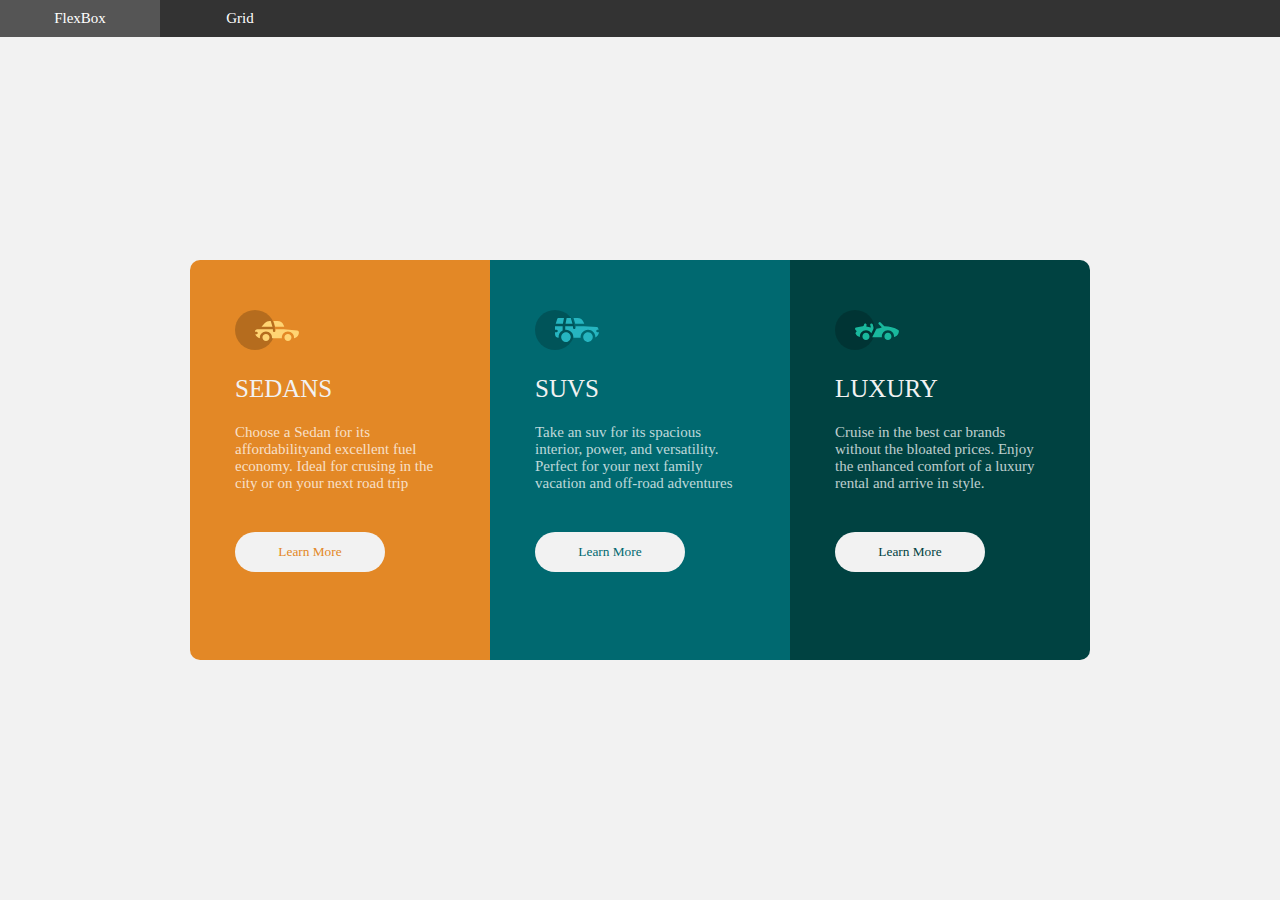
==== index.html @ b71d4fdc "Done" ====
<!DOCTYPE html>
<html lang="en">
  <head>
    <meta charset="UTF-8" />
    <meta http-equiv="X-UA-Compatible" content="IE=edge" />
    <meta name="viewport" content="width=device-width, initial-scale=1.0" />
    <link rel="stylesheet" href="./style.css" />
    <link rel="preconnect" href="https://fonts.googleapis.com" />
    <link rel="preconnect" href="https://fonts.gstatic.com" crossorigin />
    <link
      href="https://fonts.googleapis.com/css2?family=Big+Shoulders+Display:wght@700&family=Lexend+Deca&display=swap"
      rel="stylesheet"
    />
    <title>FlexBox</title>
  </head>
  <body>
    <div class="wrapper">
      <nav>
        <ul>
          <li><a href="#">FlexBox</a></li>
          <li><a href="./grid.html">Grid</a></li>
        </ul>
      </nav>
      <main id="blocks">
        <article class="box one">
          <section>
            <div class="image">
              <img src="./images/icon-sedans.svg" alt="" />
            </div>
            <div class="head">SEDANS</div>
            <div class="write">
              Choose a Sedan for its affordabilityand excellent fuel economy.
              Ideal for crusing in the city or on your next road trip
            </div>
            <div class="btn">
              <button>Learn More</button>
            </div>
          </section>
        </article>
        <article class="box two">
          <section>
            <div class="image">
              <img src="./images/icon-suvs.svg" alt="" />
            </div>
            <div class="head">SUVS</div>
            <div class="write">
              Take an suv for its spacious interior, power, and versatility.
              Perfect for your next family vacation and off-road adventures
            </div>
            <div class="btnTwo">
              <button>Learn More</button>
            </div>
          </section>
        </article>
        <article class="box three">
          <section>
            <div class="image">
              <img src="./images/icon-luxury.svg" alt="" />
            </div>
            <div class="head">LUXURY</div>
            <div class="write">
              Cruise in the best car brands without the bloated prices. Enjoy
              the enhanced comfort of a luxury rental and arrive in style.
            </div>
            <div class="btnThree">
              <button>Learn More</button>
            </div>
          </section>
        </article>
      </main>
    </div>
  </body>
</html>
---- style.css ----
*{
    font-family: verdana;
    margin: 0;
}
body{
    background: hsl(0, 0%, 95%);
    font-size: 15px;
    font-family: 'Big Shoulders Display', cursive;
    font-family: 'Lexend Deca', sans-serif;
}
.wrapper{
    width: 100%;
    max-width: 1440px;
    margin: 0 auto;
}
nav{
    background: #333;
}
nav ul{
    list-style-type: none;
    padding: 0
}
nav ul li a{
    text-decoration: none;
    text-align: center;
    color: #fff;
    display: block;
    padding:10px;
}
nav ul li a:hover{
    background-color: #555
}
#blocks{
    width: 100%;
    max-width: 1440px;
    background: hsl(0, 0%, 95%);
    height:94vh;
    display:flex;
    flex-flow: row;
    flex-wrap: wrap;
    justify-content: center;
    align-items: center;
}
#blocks .box{
    height: 400px;
    flex: 0 0 300px;
    display: flex;
}
#blocks .box section{
    width: 70%;
    height: 80%;
    margin: 50px auto;
    flex-flow: column;
    flex-wrap: wrap;
}
#blocks .box section div{
    flex:0 0 300px;
    margin-bottom: 10px;
    color: white;
}
#blocks .box section div.head{
    font-weight: 500;
    font-size: 25px;
    line-height: 2;
    color:hsl(0, 0%, 95%)
}
#blocks .box section div.write{
    font-size: 15px;
    font-family: verdana;
    letter-spacing:1;
    color:hsla(0, 0%, 100%, 0.75)
}
#blocks .box section div.btn button{
    border: none;
    outline: none;
    padding:12px;
    width:150px;
    margin-top: 30px;
    border-radius: 50px;
    color:hsl(31, 77%, 52%);
    background-color:hsl(0, 0%, 95%)
}
#blocks .box section div.btnTwo button{
    border: none;
    outline: none;
    padding:12px;
    width:150px;
    margin-top: 30px;
    border-radius: 50px;
    color:hsl(184, 100%, 22%);
    background-color:hsl(0, 0%, 95%)
}
#blocks .box section div.btnThree button{
    border: none;
    outline: none;
    padding:12px;
    width:150px;
    margin-top: 30px;
    border-radius: 50px;
    color:hsl(179, 100%, 13%);
    background-color:hsl(0, 0%, 95%)
}
#blocks .box.one{
    border-top-left-radius: 10px;
    border-bottom-left-radius: 10px;
    background: hsl(31, 77%, 52%);
}
#blocks .box.two{
    background: hsl(184, 100%, 22%);
}
#blocks .box.three{
    border-top-right-radius: 10px;
    border-bottom-right-radius: 10px;
    background: hsl(179, 100%, 13%);
}
@media screen and (min-width: 375px){
    nav ul{
        display: flex;
        justify-content: flex-start;
    }
    nav ul li{
        width:160px;
    }
}
@media screen and (min-width: 375px) and (max-width: 750px){
    #blocks .box section div.btnThree button{
        margin-top: 10px;
    }
}

@media screen and (max-width: 375px){
    #blocks .box{
        height: 400px;
        flex: 0 0 90%; 
    }
    #blocks .box.one{
        border-top-left-radius: none !important;
        border-bottom-left-radius:none !important;
        border-radius: 10px;
    }
    #blocks .box.two{
        border-radius: 10px;
    }
    #blocks .box.three{
        border-top-left-radius: none !important;
        border-bottom-left-radius:none !important;
        border-radius: 10px;
    }
    
}
@media screen and (max-width: 599px){
    #blocks .box{
        height: 400px;
        flex: 0 0 80%;
    }
    #blocks .box.one{
        border-top-left-radius: none !important;
        border-bottom-left-radius:none !important;
        border-radius: 10px;
    }
    #blocks .box.two{
        border-radius: 10px;
    }
    #blocks .box.three{
        border-top-left-radius: none !important;
        border-bottom-left-radius:none !important;
        border-radius: 10px;
    }
    
}
@media screen and (min-width: 600px){
    #blocks .box{
        height: 400px;
        flex: 0 0 200px;
    }
}
@media screen and (min-width: 751px){
    #blocks .box{
        height: 400px;
        flex: 0 0 250px;
    }
}
@media screen and (min-width: 900px){
    #blocks .box{
        height: 400px;
        flex: 0 0 300px;
    }
}

/* Grid Styles start Here  */

.grid-container{
    max-width: 960px;
    margin: 0 auto;
}
.grid-container .container-bag{
    width: 95%;
    height: 95%;
    margin: 50px auto;
    background: hsl(0, 0%, 0%);
    border-radius: 10px;
    display: grid;
    grid-template-columns: repeat(6, 1fr);
    grid-template-rows: repeat(3, minmax(150px, auto));
    grid-gap:10px;
}
.grid-container div{
    margin-top: 10px;
    background: #3bbced;
    padding: 30px;
}
.grid-container div:nth-child(even){
    background: #777;
}
.grid-container .one{
    grid-column: 1 / 4;
}
.grid-container .two{
    grid-column: 4 / 6;
}
.grid-container .three{
    grid-column: 1 / 3;
    grid-row: 2 / 4;
}
.grid-container .four{
    grid-column: 3 / 6;
    grid-row: 2 / 3;
}
.grid-container .five{
    grid-column: 3 / 6;
    grid-row: 3 / 4;
}
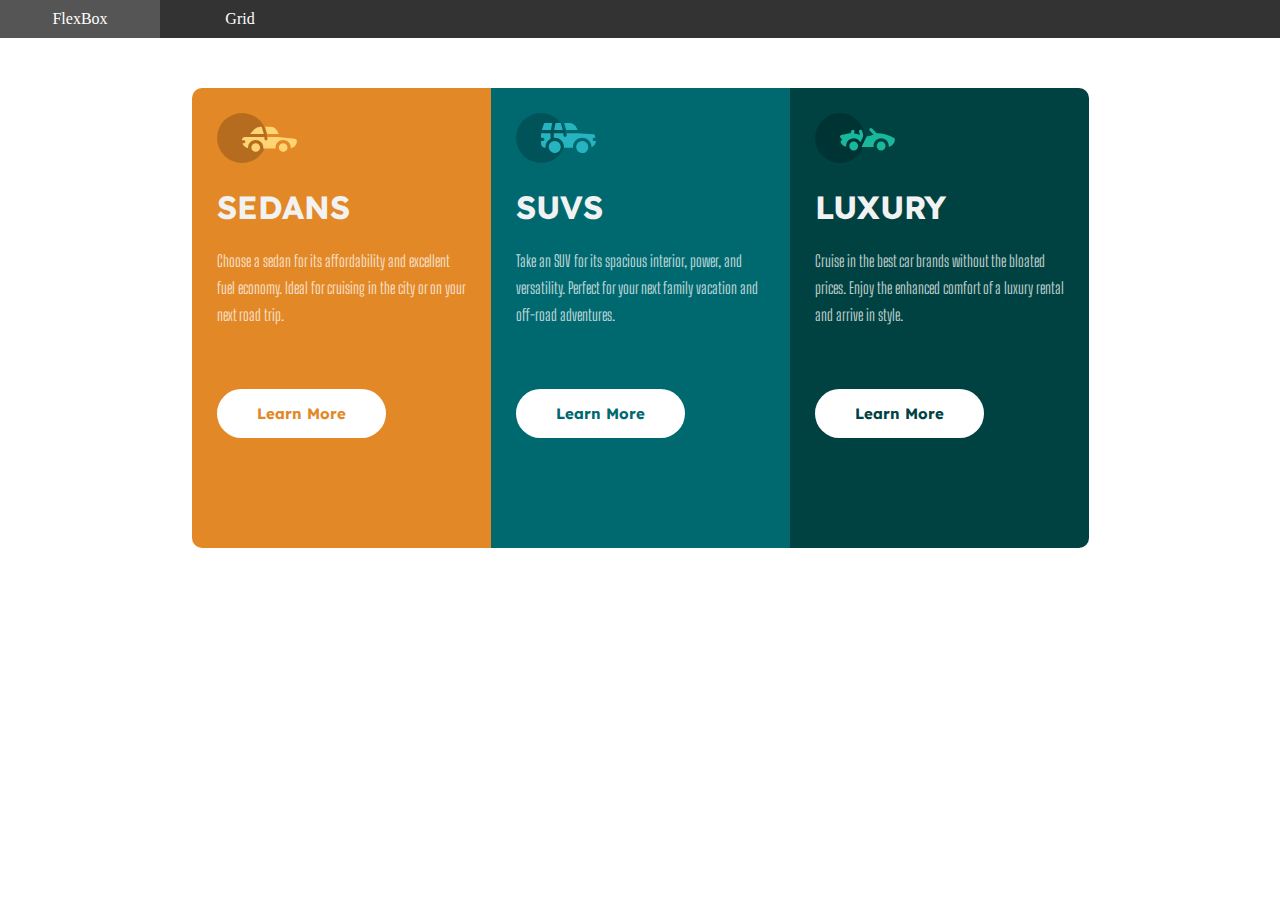
==== commit 0e4238dd: "Project Modified" ====
--- a/index.html
+++ b/index.html
@@ -13,7 +13,7 @@
     />
     <title>FlexBox</title>
   </head>
-  <body>
+  <body class="index">
     <div class="wrapper">
       <nav>
         <ul>
@@ -21,53 +21,41 @@
           <li><a href="./grid.html">Grid</a></li>
         </ul>
       </nav>
-      <main id="blocks">
-        <article class="box one">
-          <section>
-            <div class="image">
-              <img src="./images/icon-sedans.svg" alt="" />
-            </div>
-            <div class="head">SEDANS</div>
-            <div class="write">
-              Choose a Sedan for its affordabilityand excellent fuel economy.
-              Ideal for crusing in the city or on your next road trip
-            </div>
-            <div class="btn">
-              <button>Learn More</button>
-            </div>
-          </section>
-        </article>
-        <article class="box two">
-          <section>
-            <div class="image">
-              <img src="./images/icon-suvs.svg" alt="" />
-            </div>
-            <div class="head">SUVS</div>
-            <div class="write">
-              Take an suv for its spacious interior, power, and versatility.
-              Perfect for your next family vacation and off-road adventures
-            </div>
-            <div class="btnTwo">
-              <button>Learn More</button>
-            </div>
-          </section>
-        </article>
-        <article class="box three">
-          <section>
-            <div class="image">
-              <img src="./images/icon-luxury.svg" alt="" />
-            </div>
-            <div class="head">LUXURY</div>
-            <div class="write">
+      <div class="box-conatiner">
+        <div class="box box1">
+          <div class="content">
+            <img src="images/icon-sedans.svg" />
+            <h1>Sedans</h1>
+            <p>
+              Choose a sedan for its affordability and excellent fuel economy.
+              Ideal for cruising in the city or on your next road trip.
+            </p>
+            <button class="btn btn1">Learn More</button>
+          </div>
+        </div>
+        <div class="box box2">
+          <div class="content">
+            <img src="images/icon-suvs.svg" />
+            <h1>SUVs</h1>
+            <p>
+              Take an SUV for its spacious interior, power, and versatility.
+              Perfect for your next family vacation and off-road adventures.
+            </p>
+            <button class="btn btn2">Learn More</button>
+          </div>
+        </div>
+        <div class="box box3">
+          <div class="content">
+            <img src="images/icon-luxury.svg" />
+            <h1>Luxury</h1>
+            <p>
               Cruise in the best car brands without the bloated prices. Enjoy
               the enhanced comfort of a luxury rental and arrive in style.
-            </div>
-            <div class="btnThree">
-              <button>Learn More</button>
-            </div>
-          </section>
-        </article>
-      </main>
+            </p>
+            <button class="btn btn3">Learn More</button>
+          </div>
+        </div>
+      </div>
     </div>
   </body>
 </html>
--- a/style.css
+++ b/style.css
@@ -2,12 +2,7 @@
     font-family: verdana;
     margin: 0;
 }
-body{
-    background: hsl(0, 0%, 95%);
-    font-size: 15px;
-    font-family: 'Big Shoulders Display', cursive;
-    font-family: 'Lexend Deca', sans-serif;
-}
+/* Navigation styles starts Here */
 .wrapper{
     width: 100%;
     max-width: 1440px;
@@ -30,89 +25,6 @@
 nav ul li a:hover{
     background-color: #555
 }
-#blocks{
-    width: 100%;
-    max-width: 1440px;
-    background: hsl(0, 0%, 95%);
-    height:94vh;
-    display:flex;
-    flex-flow: row;
-    flex-wrap: wrap;
-    justify-content: center;
-    align-items: center;
-}
-#blocks .box{
-    height: 400px;
-    flex: 0 0 300px;
-    display: flex;
-}
-#blocks .box section{
-    width: 70%;
-    height: 80%;
-    margin: 50px auto;
-    flex-flow: column;
-    flex-wrap: wrap;
-}
-#blocks .box section div{
-    flex:0 0 300px;
-    margin-bottom: 10px;
-    color: white;
-}
-#blocks .box section div.head{
-    font-weight: 500;
-    font-size: 25px;
-    line-height: 2;
-    color:hsl(0, 0%, 95%)
-}
-#blocks .box section div.write{
-    font-size: 15px;
-    font-family: verdana;
-    letter-spacing:1;
-    color:hsla(0, 0%, 100%, 0.75)
-}
-#blocks .box section div.btn button{
-    border: none;
-    outline: none;
-    padding:12px;
-    width:150px;
-    margin-top: 30px;
-    border-radius: 50px;
-    color:hsl(31, 77%, 52%);
-    background-color:hsl(0, 0%, 95%)
-}
-#blocks .box section div.btnTwo button{
-    border: none;
-    outline: none;
-    padding:12px;
-    width:150px;
-    margin-top: 30px;
-    border-radius: 50px;
-    color:hsl(184, 100%, 22%);
-    background-color:hsl(0, 0%, 95%)
-}
-#blocks .box section div.btnThree button{
-    border: none;
-    outline: none;
-    padding:12px;
-    width:150px;
-    margin-top: 30px;
-    border-radius: 50px;
-    color:hsl(179, 100%, 13%);
-    background-color:hsl(0, 0%, 95%)
-}
-#blocks .box.one{
-    border-top-left-radius: 10px;
-    border-bottom-left-radius: 10px;
-    background: hsl(31, 77%, 52%);
-}
-#blocks .box.two{
-    background: hsl(184, 100%, 22%);
-}
-#blocks .box.three{
-    border-top-right-radius: 10px;
-    border-bottom-right-radius: 10px;
-    background: hsl(179, 100%, 13%);
-}
 @media screen and (min-width: 375px){
     nav ul{
         display: flex;
@@ -122,73 +34,94 @@
         width:160px;
     }
 }
-@media screen and (min-width: 375px) and (max-width: 750px){
-    #blocks .box section div.btnThree button{
-        margin-top: 10px;
-    }
+/* Navigation styles Ends here  */
+/* FlexBox Styles Starts Here */
+body.index{  
+    width: 100%;  
+    min-height: 100vh;  
+    display: flex;  
+    justify-content: center;  
+    align-content: center;  
+}  
+.box-conatiner{  
+    width: 100%; 
+    margin-top: 50px; 
+    max-width: 1440px;  
+    display: flex;  
+    justify-content: center;  
+    align-items: center;  
+    flex-flow: wrap;  
+}  
+.box-conatiner .box{  
+    width: 269px;  
+    padding: 15px;  
+    min-height: 430px;  
+}  
+.box-conatiner .box.box1{  
+    background-color: hsl(31,77%,52%);  
+    border-top-left-radius: 10px;  
+    border-bottom-left-radius: 10px;  
+}  
+.box-conatiner .box.box2{  
+    background-color: hsl(184,100%,22%);  
+}  
+.box-conatiner .box.box3{  
+    background-color: hsl(179,100%,13%);  
+    border-top-right-radius: 10px;  
+    border-bottom-right-radius: 10px;  
+}  
+.box-conatiner .box .content{  
+    padding: 10px;  
+} 
+.box-conatiner .box .content img{ 
+    width:80px;
+} 
+.box-conatiner .box .content h1{  
+    color: hsl(0,0%,95%);  
+    text-transform: uppercase;  
+    font-family: 'Lexend Deca', sans-serif;  
+    margin: 20px 0;  
+}  
+.box-conatiner .box .content p{  
+    color: hsla(0,0%,100%,0.75);  
+    line-height: 1.7;
+    font-family: 'Big Shoulders Display', cursive;  
+}  
+.box-conatiner .box .content .btn{  
+    margin: 60px 0;  
+    padding: 15px 40px;  
+    border: 0;  
+    border-radius: 30px;  
+    outline: none;  
+    background-color: #FFF;  
+    font-size: 15px;  
+    cursor: pointer;  
+    font-family: 'Lexend Deca', sans-serif;  
+    font-weight: 700;  
+}  
+.box-conatiner .box .content .btn.btn1{  
+    color: hsl(31, 77%, 52%);  
+}  
+.box-conatiner .box .content .btn.btn2{  
+    color: hsl(184, 100%, 22%);  
+}  
+.box-conatiner .box .content .btn.btn3{  
+    color: hsl(179, 100%, 13%);  
+}  
+.box-conatiner .box .content .btn:hover{  
+    background-color: transparent;  
+    border: 2px solid #FFF;  
+    color: #FFF;  
+    transition: 0.4s;  
 }
-
-@media screen and (max-width: 375px){
-    #blocks .box{
-        height: 400px;
-        flex: 0 0 90%; 
-    }
-    #blocks .box.one{
-        border-top-left-radius: none !important;
-        border-bottom-left-radius:none !important;
-        border-radius: 10px;
-    }
-    #blocks .box.two{
-        border-radius: 10px;
-    }
-    #blocks .box.three{
-        border-top-left-radius: none !important;
-        border-bottom-left-radius:none !important;
-        border-radius: 10px;
-    }
-    
+/* FlexBox styles Ends Here  */
+/* Grid Styles start Here  */
+body.gridBody{
+    background: hsl(0, 0%, 95%);
+    font-size: 15px;
+    font-family: 'Big Shoulders Display', cursive;
+    font-family: 'Lexend Deca', sans-serif;
 }
-@media screen and (max-width: 599px){
-    #blocks .box{
-        height: 400px;
-        flex: 0 0 80%;
-    }
-    #blocks .box.one{
-        border-top-left-radius: none !important;
-        border-bottom-left-radius:none !important;
-        border-radius: 10px;
-    }
-    #blocks .box.two{
-        border-radius: 10px;
-    }
-    #blocks .box.three{
-        border-top-left-radius: none !important;
-        border-bottom-left-radius:none !important;
-        border-radius: 10px;
-    }
-    
-}
-@media screen and (min-width: 600px){
-    #blocks .box{
-        height: 400px;
-        flex: 0 0 200px;
-    }
-}
-@media screen and (min-width: 751px){
-    #blocks .box{
-        height: 400px;
-        flex: 0 0 250px;
-    }
-}
-@media screen and (min-width: 900px){
-    #blocks .box{
-        height: 400px;
-        flex: 0 0 300px;
-    }
-}
-
-/* Grid Styles start Here  */
-
 .grid-container{
     max-width: 960px;
     margin: 0 auto;
@@ -229,4 +162,5 @@
 .grid-container .five{
     grid-column: 3 / 6;
     grid-row: 3 / 4;
-}+}
+/* Grid styles Ends here. */